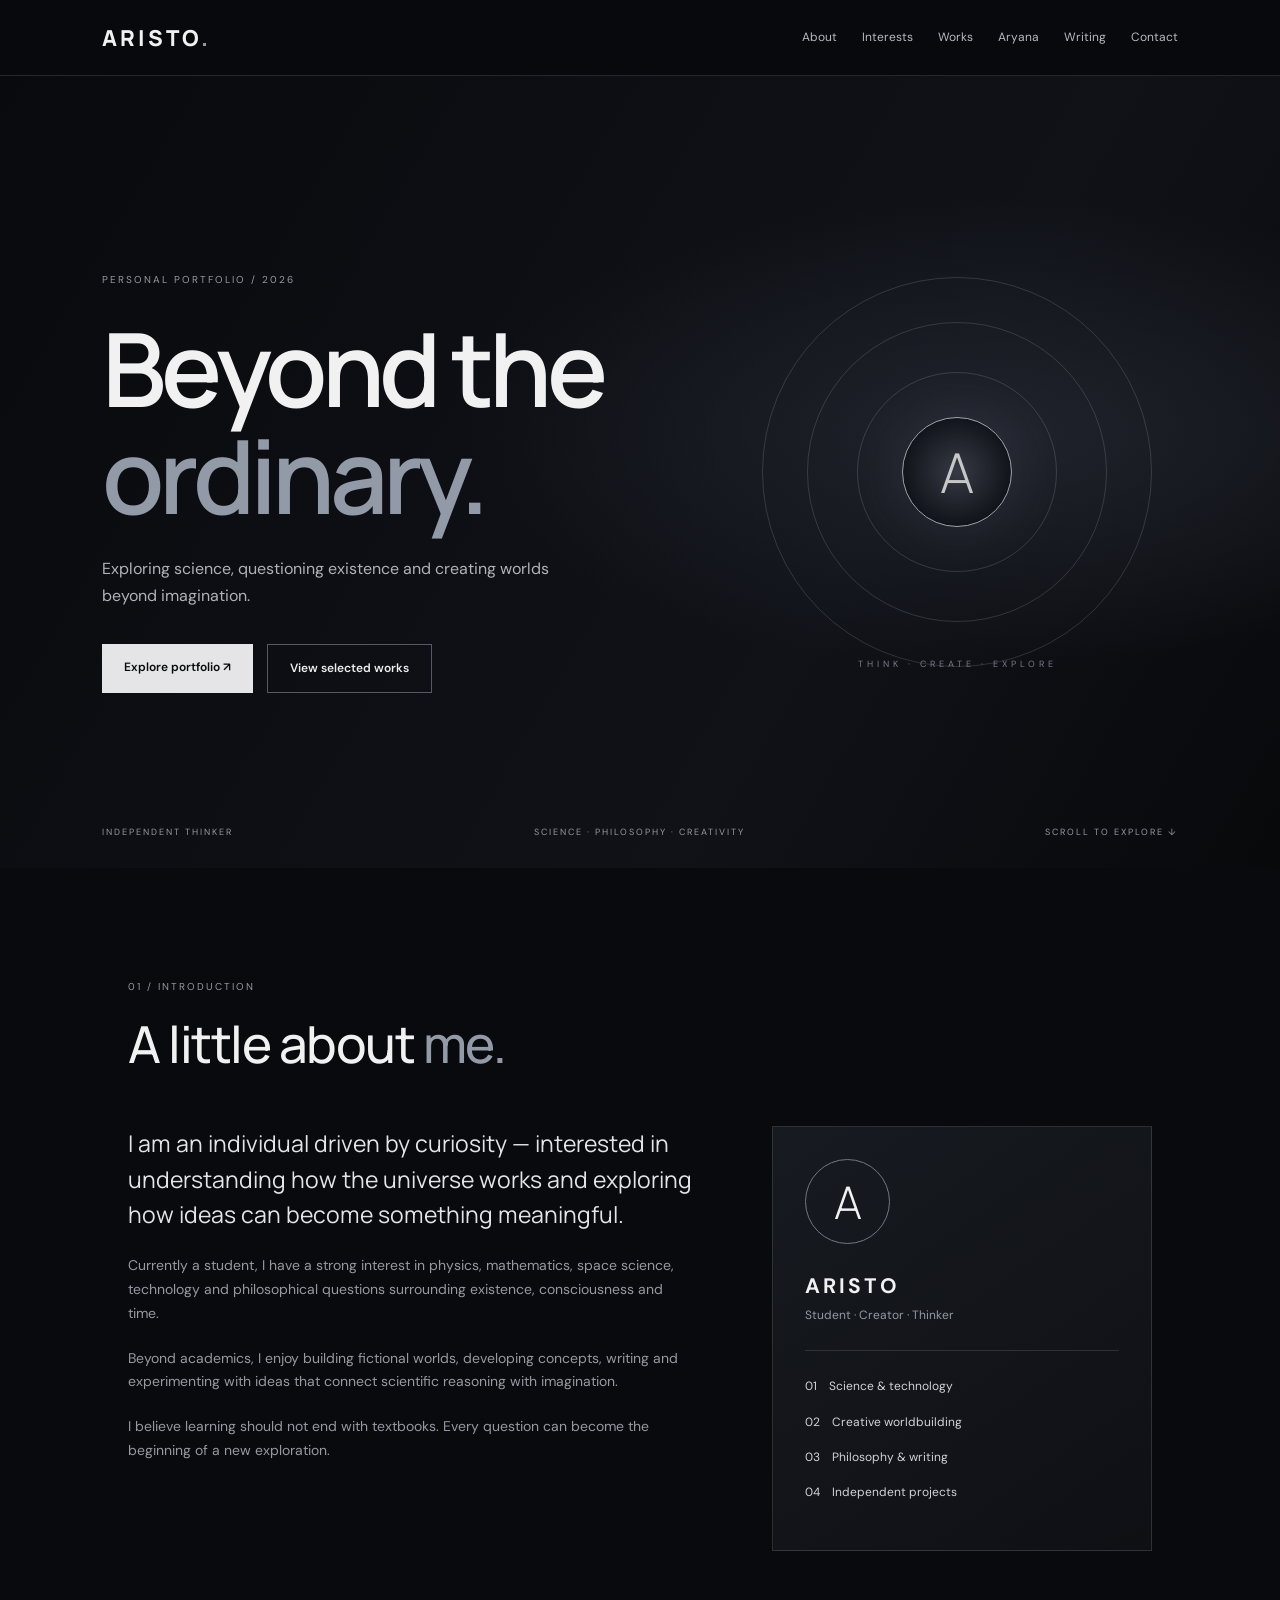
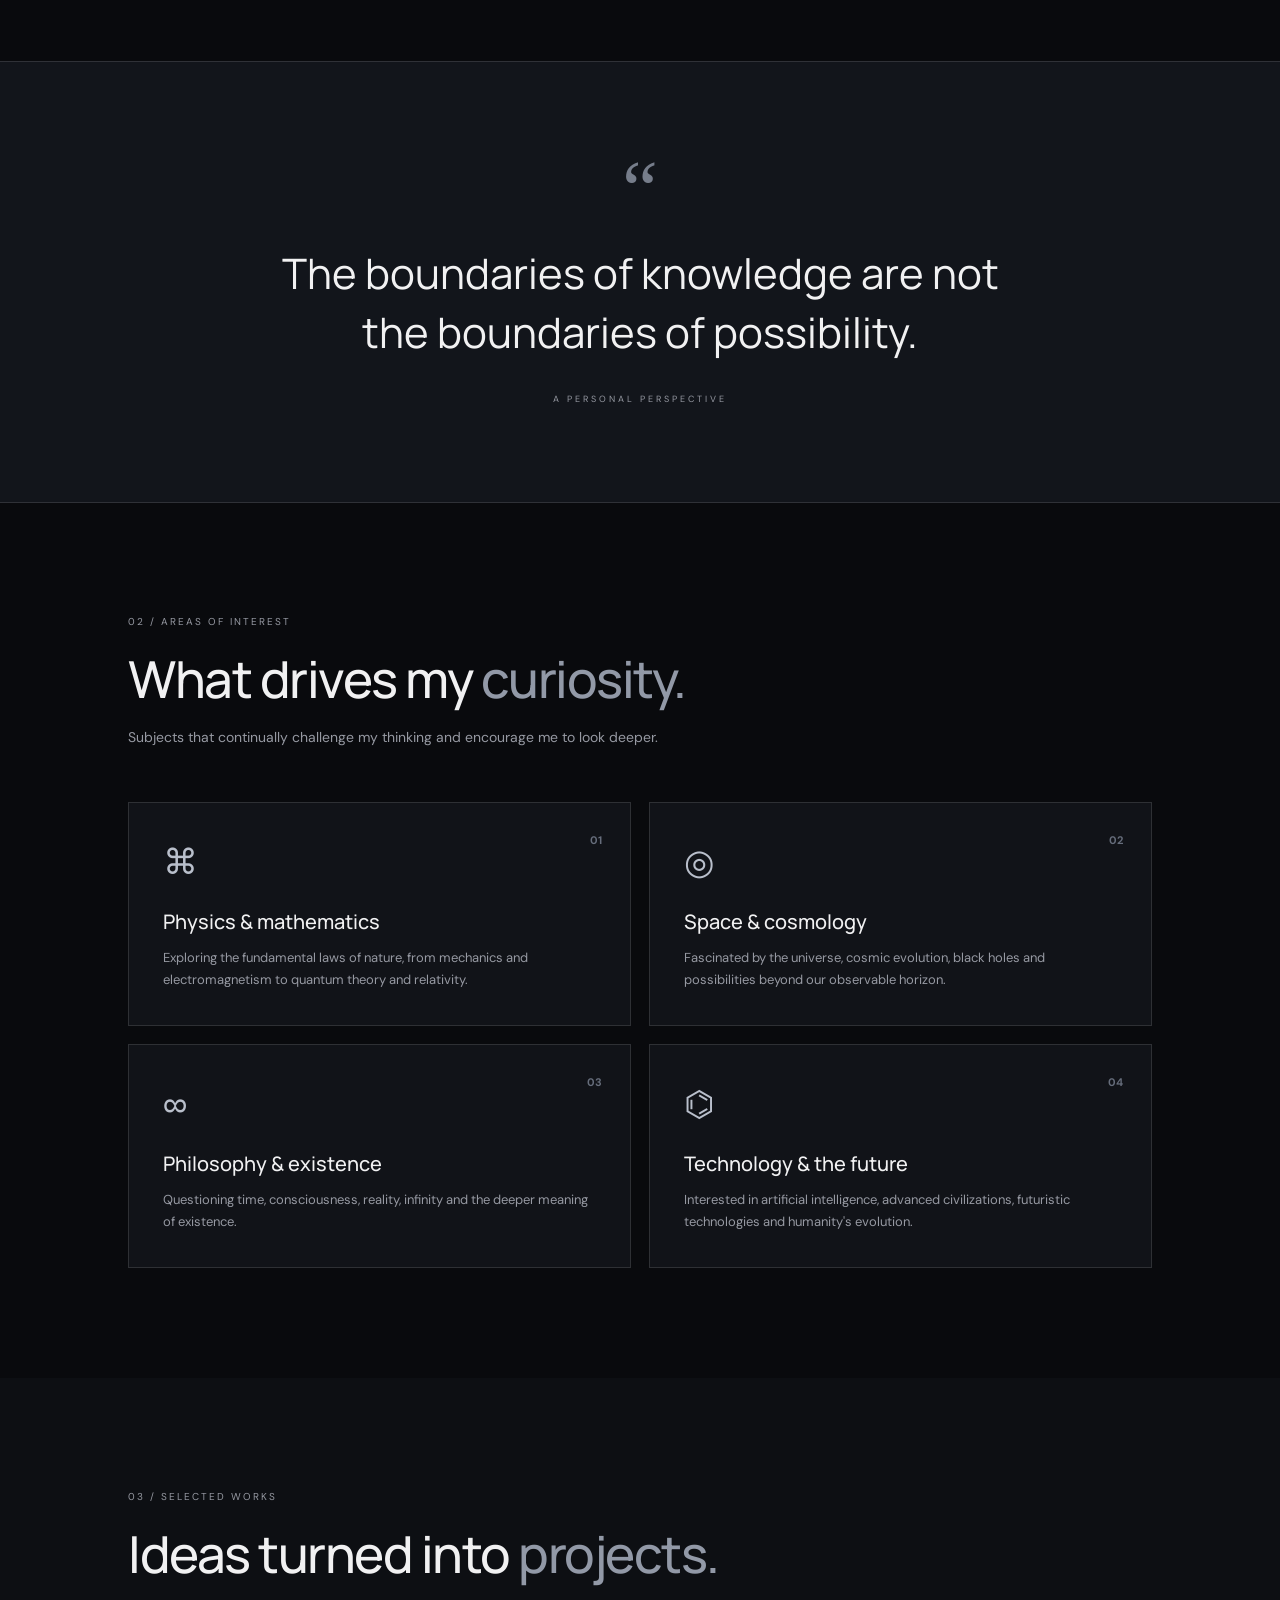
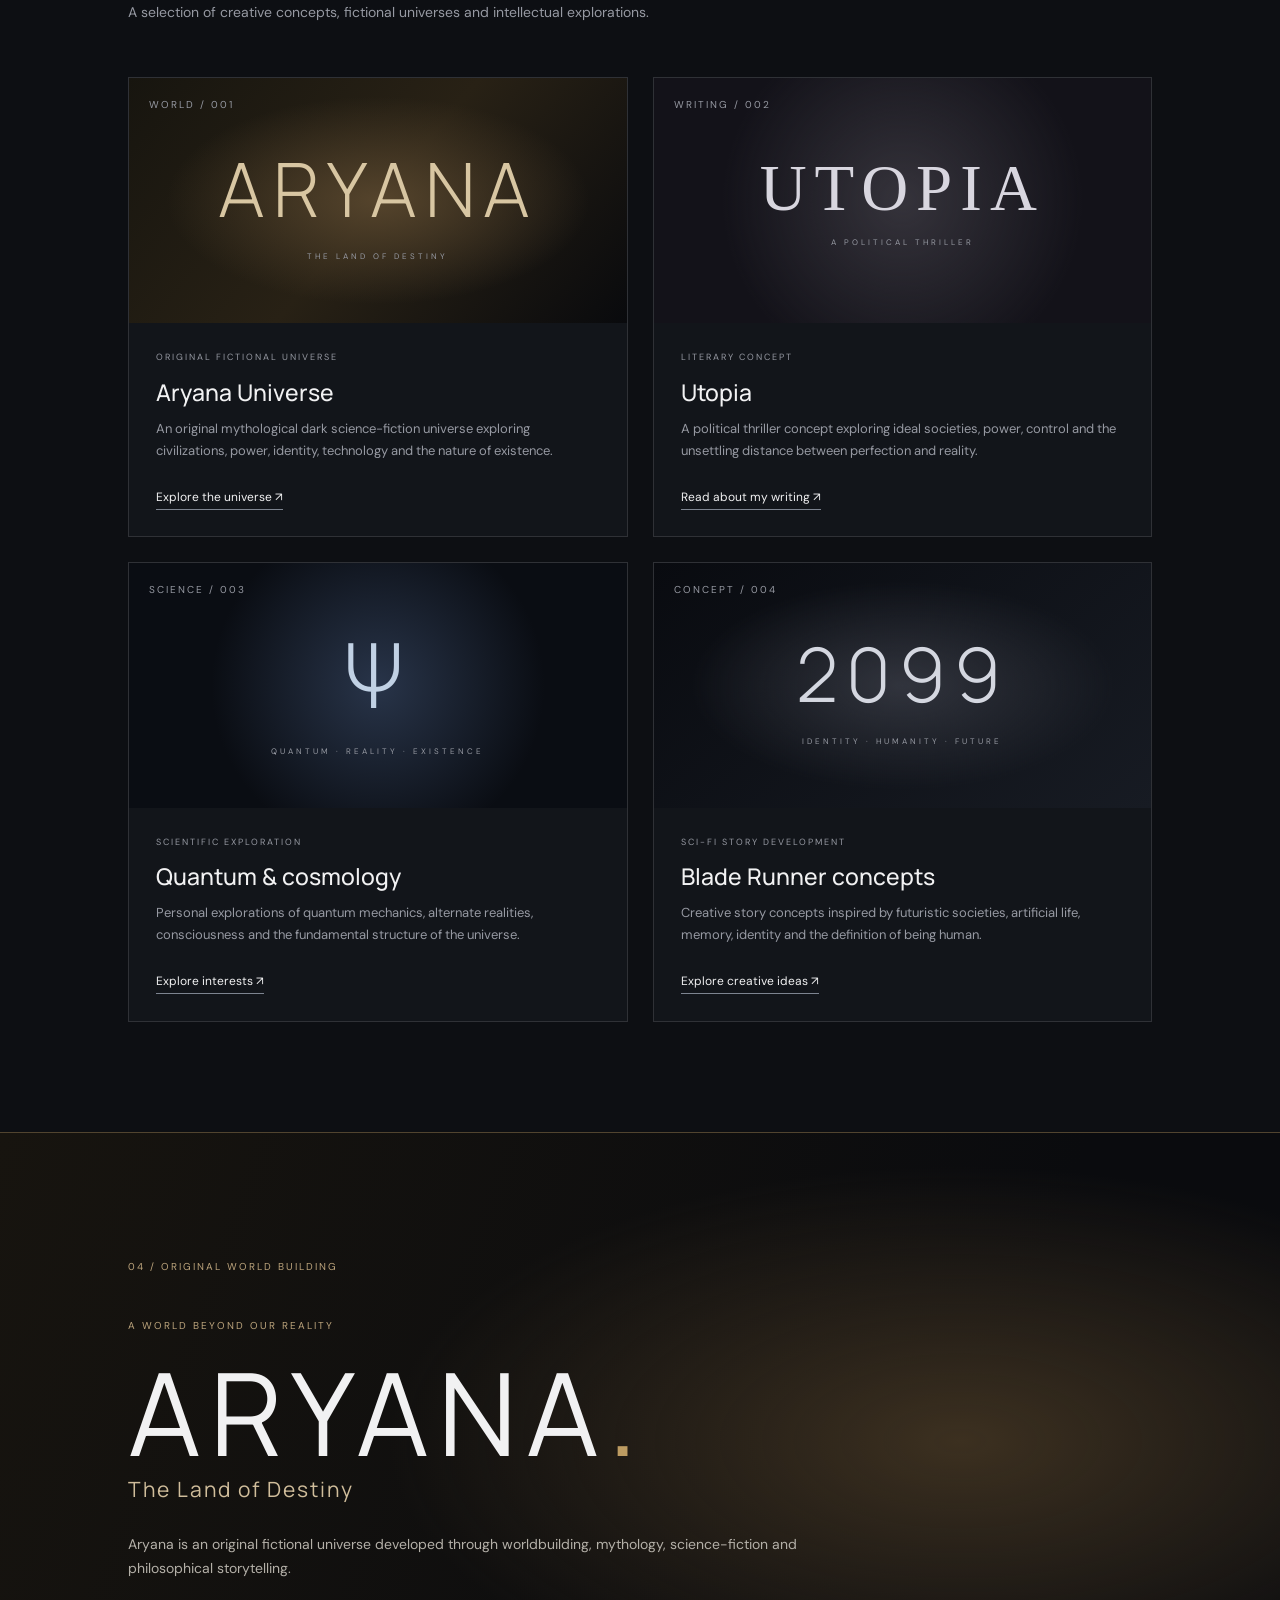
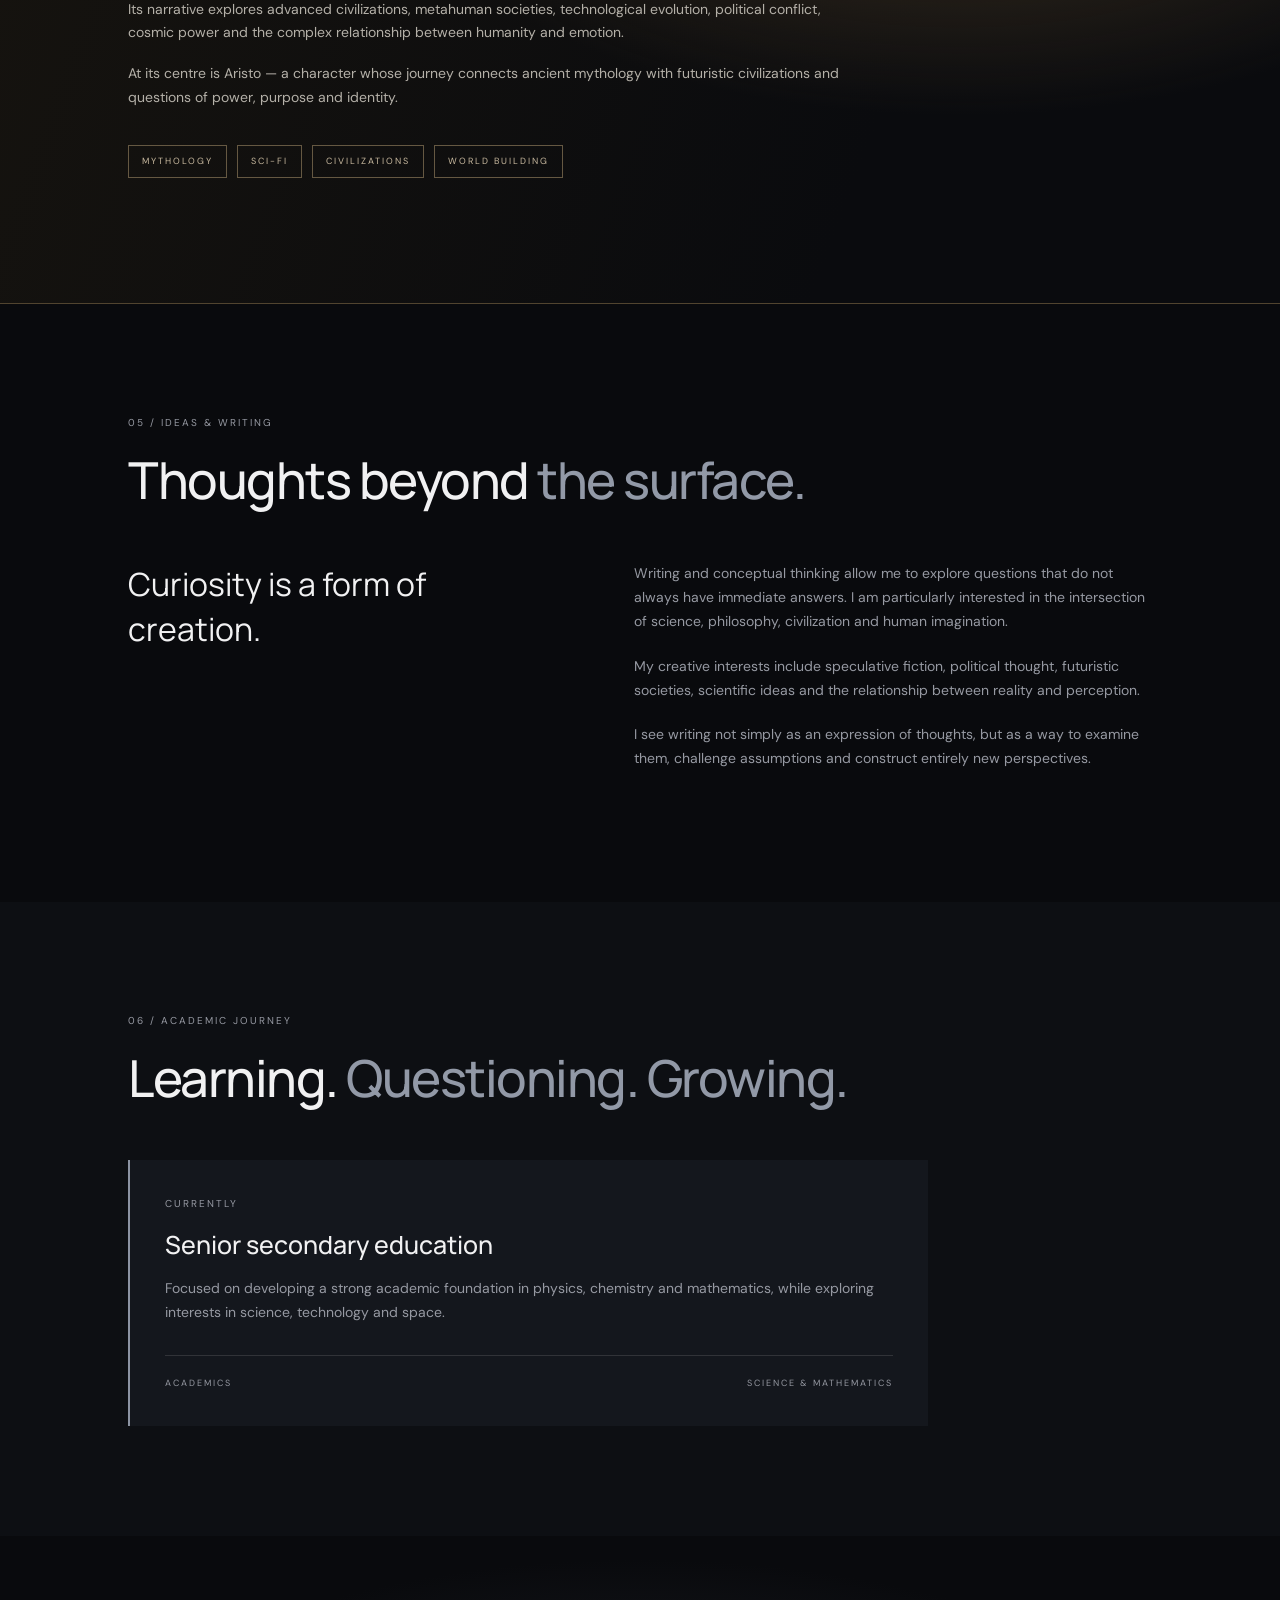
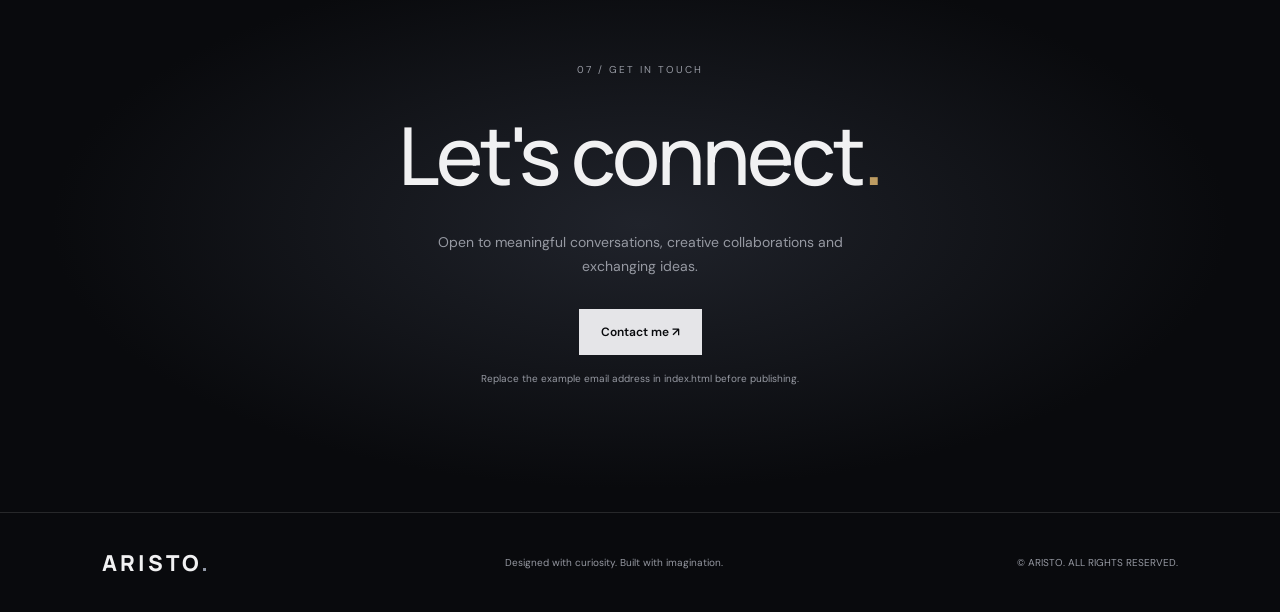
==== index.html @ 46b9cdbc "Add files via upload" ====
<!doctype html>
<html lang="en">
<head>
<meta charset="utf-8"><meta name="viewport" content="width=device-width,initial-scale=1">
<meta name="description" content="Aristo — student, creator and independent thinker exploring science, philosophy and imaginative worlds.">
<meta name="theme-color" content="#090a0d">
<title>ARISTO — Personal Portfolio</title>
<link rel="preconnect" href="https://fonts.googleapis.com">
<link href="https://fonts.googleapis.com/css2?family=DM+Sans:wght@400;500;600;700&family=Manrope:wght@300;400;500;600;700;800&display=swap" rel="stylesheet">
<link rel="stylesheet" href="style.css">
</head>
<body>
<div class="shell" id="top">
<nav class="navbar"><a class="logo" href="#top">ARISTO<span>.</span></a>
<button class="menu-toggle" id="menuToggle" aria-label="Open navigation" aria-expanded="false"><span></span><span></span><span></span></button>
<div class="nav-links" id="navLinks"><a href="#about">About</a><a href="#interests">Interests</a><a href="#works">Works</a><a href="#aryana">Aryana</a><a href="#writing">Writing</a><a href="#contact">Contact</a></div></nav>
<header class="hero"><div class="hero-content"><p class="eyebrow">PERSONAL PORTFOLIO / 2026</p><h1>Beyond the<br><em>ordinary.</em></h1><p class="hero-description">Exploring science, questioning existence and creating worlds beyond imagination.</p><div class="actions"><a class="btn light" href="#about">Explore portfolio ↗</a><a class="btn outline" href="#works">View selected works</a></div></div>
<div class="orbit-art" aria-hidden="true"><div class="orbit o1"></div><div class="orbit o2"></div><div class="orbit o3"></div><div class="core">A</div><p>THINK · CREATE · EXPLORE</p></div>
<div class="hero-meta"><span>INDEPENDENT THINKER</span><span>SCIENCE · PHILOSOPHY · CREATIVITY</span><a href="#about">SCROLL TO EXPLORE ↓</a></div></header>
<main>
<section class="section" id="about"><div class="heading"><p class="eyebrow">01 / INTRODUCTION</p><h2>A little about <em>me.</em></h2></div><div class="about-grid"><div class="prose"><p class="lead">I am an individual driven by curiosity — interested in understanding how the universe works and exploring how ideas can become something meaningful.</p><p>Currently a student, I have a strong interest in physics, mathematics, space science, technology and philosophical questions surrounding existence, consciousness and time.</p><p>Beyond academics, I enjoy building fictional worlds, developing concepts, writing and experimenting with ideas that connect scientific reasoning with imagination.</p><p>I believe learning should not end with textbooks. Every question can become the beginning of a new exploration.</p></div><aside class="identity"><div class="monogram">A</div><h3>ARISTO</h3><p class="muted">Student · Creator · Thinker</p><hr><ul><li>01　Science & technology</li><li>02　Creative worldbuilding</li><li>03　Philosophy & writing</li><li>04　Independent projects</li></ul></aside></div></section>
<section class="statement"><span>“</span><blockquote>The boundaries of knowledge are not the boundaries of possibility.</blockquote><p>A PERSONAL PERSPECTIVE</p></section>
<section class="section" id="interests"><div class="heading"><p class="eyebrow">02 / AREAS OF INTEREST</p><h2>What drives my <em>curiosity.</em></h2><p class="intro">Subjects that continually challenge my thinking and encourage me to look deeper.</p></div><div class="interest-grid">
<article class="interest"><b>01</b><i>⌘</i><h3>Physics & mathematics</h3><p>Exploring the fundamental laws of nature, from mechanics and electromagnetism to quantum theory and relativity.</p></article>
<article class="interest"><b>02</b><i>◎</i><h3>Space & cosmology</h3><p>Fascinated by the universe, cosmic evolution, black holes and possibilities beyond our observable horizon.</p></article>
<article class="interest"><b>03</b><i>∞</i><h3>Philosophy & existence</h3><p>Questioning time, consciousness, reality, infinity and the deeper meaning of existence.</p></article>
<article class="interest"><b>04</b><i>⌬</i><h3>Technology & the future</h3><p>Interested in artificial intelligence, advanced civilizations, futuristic technologies and humanity's evolution.</p></article>
</div></section>
<section class="section works" id="works"><div class="heading"><p class="eyebrow">03 / SELECTED WORKS</p><h2>Ideas turned into <em>projects.</em></h2><p class="intro">A selection of creative concepts, fictional universes and intellectual explorations.</p></div><div class="project-grid">
<article class="project"><div class="art art-aryana"><small>WORLD / 001</small><strong>ARYANA</strong><label>THE LAND OF DESTINY</label></div><div class="project-copy"><p class="eyebrow">ORIGINAL FICTIONAL UNIVERSE</p><h3>Aryana Universe</h3><p>An original mythological dark science-fiction universe exploring civilizations, power, identity, technology and the nature of existence.</p><a href="#aryana">Explore the universe ↗</a></div></article>
<article class="project"><div class="art art-utopia"><small>WRITING / 002</small><strong>UTOPIA</strong><label>A POLITICAL THRILLER</label></div><div class="project-copy"><p class="eyebrow">LITERARY CONCEPT</p><h3>Utopia</h3><p>A political thriller concept exploring ideal societies, power, control and the unsettling distance between perfection and reality.</p><a href="#writing">Read about my writing ↗</a></div></article>
<article class="project"><div class="art art-quantum"><small>SCIENCE / 003</small><strong>Ψ</strong><label>QUANTUM · REALITY · EXISTENCE</label></div><div class="project-copy"><p class="eyebrow">SCIENTIFIC EXPLORATION</p><h3>Quantum & cosmology</h3><p>Personal explorations of quantum mechanics, alternate realities, consciousness and the fundamental structure of the universe.</p><a href="#interests">Explore interests ↗</a></div></article>
<article class="project"><div class="art art-future"><small>CONCEPT / 004</small><strong>2099</strong><label>IDENTITY · HUMANITY · FUTURE</label></div><div class="project-copy"><p class="eyebrow">SCI-FI STORY DEVELOPMENT</p><h3>Blade Runner concepts</h3><p>Creative story concepts inspired by futuristic societies, artificial life, memory, identity and the definition of being human.</p><a href="#writing">Explore creative ideas ↗</a></div></article>
</div></section>
<section class="aryana" id="aryana"><div class="aryana-inner"><p class="eyebrow gold">04 / ORIGINAL WORLD BUILDING</p><p class="overline">A WORLD BEYOND OUR REALITY</p><h2>ARYANA<span>.</span></h2><h3>The Land of Destiny</h3><p>Aryana is an original fictional universe developed through worldbuilding, mythology, science-fiction and philosophical storytelling.</p><p>Its narrative explores advanced civilizations, metahuman societies, technological evolution, political conflict, cosmic power and the complex relationship between humanity and emotion.</p><p>At its centre is Aristo — a character whose journey connects ancient mythology with futuristic civilizations and questions of power, purpose and identity.</p><div class="tags"><span>MYTHOLOGY</span><span>SCI-FI</span><span>CIVILIZATIONS</span><span>WORLD BUILDING</span></div></div></section>
<section class="section" id="writing"><div class="heading"><p class="eyebrow">05 / IDEAS & WRITING</p><h2>Thoughts beyond <em>the surface.</em></h2></div><div class="writing-grid"><h3>Curiosity is a form of creation.</h3><div class="prose"><p>Writing and conceptual thinking allow me to explore questions that do not always have immediate answers. I am particularly interested in the intersection of science, philosophy, civilization and human imagination.</p><p>My creative interests include speculative fiction, political thought, futuristic societies, scientific ideas and the relationship between reality and perception.</p><p>I see writing not simply as an expression of thoughts, but as a way to examine them, challenge assumptions and construct entirely new perspectives.</p></div></div></section>
<section class="section education" id="education"><div class="heading"><p class="eyebrow">06 / ACADEMIC JOURNEY</p><h2>Learning. <em>Questioning. Growing.</em></h2></div><div class="education-card"><p class="eyebrow">CURRENTLY</p><h3>Senior secondary education</h3><p>Focused on developing a strong academic foundation in physics, chemistry and mathematics, while exploring interests in science, technology and space.</p><div class="education-meta"><span>ACADEMICS</span><span>SCIENCE & MATHEMATICS</span></div></div></section>
<section class="contact" id="contact"><p class="eyebrow">07 / GET IN TOUCH</p><h2>Let's connect<span>.</span></h2><p>Open to meaningful conversations, creative collaborations and exchanging ideas.</p><a class="btn light" href="mailto:your-email@example.com">Contact me ↗</a><small>Replace the example email address in index.html before publishing.</small></section>
</main><footer class="footer"><a class="logo" href="#top">ARISTO<span>.</span></a><p>Designed with curiosity. Built with imagination.</p><p>© <span id="year"></span> ARISTO. ALL RIGHTS RESERVED.</p></footer>
</div><script src="script.js"></script></body></html>
---- style.css ----
*{box-sizing:border-box;margin:0;padding:0}html{scroll-behavior:smooth;scroll-padding-top:80px}body{background:#090a0d;color:#f1f1f2;font-family:'DM Sans',sans-serif;line-height:1.7}a{color:inherit;text-decoration:none}::selection{background:#d4d5d8;color:#08090b}.shell{overflow:hidden}.navbar{height:76px;padding:0 8%;display:flex;align-items:center;justify-content:space-between;background:rgba(9,10,13,.95);border-bottom:1px solid #ffffff1f;position:sticky;top:0;z-index:20;backdrop-filter:blur(16px)}.logo{font:800 22px Manrope,sans-serif;letter-spacing:3px}.logo span{color:#9299a7}.nav-links{display:flex;gap:25px}.nav-links a{font-size:12px;color:#b7b9c0}.nav-links a:hover,.nav-links a.active{color:white}.menu-toggle{display:none;background:none;border:0;padding:8px}.menu-toggle span{display:block;width:24px;height:2px;background:white;margin:5px}.hero{min-height:680px;height:88vh;max-height:850px;padding:90px 8% 70px;position:relative;display:flex;align-items:center;background:radial-gradient(ellipse at 78% 45%,#20232c 0%,transparent 38%),linear-gradient(120deg,#090a0d,#101218 65%,#08090b)}.hero-content{position:relative;z-index:2;max-width:650px}.eyebrow,.hero-meta,.art small,.art label,.overline,.education-meta,.tags span{font-size:10px;letter-spacing:2px;color:#9699a2}.hero h1{font:600 clamp(60px,8vw,105px)/1.04 Manrope,sans-serif;letter-spacing:-5px;margin:27px 0}.hero h1 em,.heading h2 em{font-style:normal;color:#9299a7}.hero-description{max-width:450px;color:#b0b2ba;font-size:16px;margin-bottom:35px}.actions{display:flex;gap:14px;flex-wrap:wrap}.btn{display:inline-flex;padding:13px 22px;font-size:12px;font-weight:600;transition:.25s}.light{background:#e5e5e8;color:#090a0d}.light:hover{background:white;transform:translateY(-3px)}.outline{border:1px solid #555963;color:#eee}.outline:hover{background:white;color:#090a0d}.orbit-art{position:absolute;width:390px;height:390px;right:10%;top:50%;transform:translateY(-50%);display:grid;place-items:center;opacity:.8}.orbit{position:absolute;border:1px solid #cdd2df38;border-radius:50%}.o1{width:200px;height:200px}.o2{width:300px;height:300px}.o3{width:390px;height:390px}.core{width:110px;height:110px;border:1px solid #c2c5ce;border-radius:50%;display:grid;place-items:center;font:300 55px Manrope;background:radial-gradient(circle,#3d414c,#101218 70%);box-shadow:0 0 65px #b1bbd229}.orbit-art p{position:absolute;bottom:-5px;font-size:9px;letter-spacing:4px;color:#9297a4}.hero-meta{position:absolute;bottom:28px;left:8%;right:8%;display:flex;justify-content:space-between;gap:15px;font-size:9px}.section{padding:110px 10%}.heading{margin-bottom:52px}.heading h2{font:500 clamp(32px,5vw,51px)/1.2 Manrope;margin-top:18px;letter-spacing:-1.5px}.intro{color:#9699a2;max-width:530px;margin-top:17px;font-size:14px}.about-grid{display:grid;grid-template-columns:1.5fr 1fr;gap:75px;align-items:start}.prose p{font-size:14px;color:#9699a2;margin-bottom:21px}.prose .lead{font:400 23px/1.55 Manrope;color:#e4e4e8}.identity{padding:32px;background:linear-gradient(145deg,#171a20,#0e1014);border:1px solid #ffffff1f}.monogram{width:85px;height:85px;border:1px solid #727784;border-radius:50%;display:grid;place-items:center;font:300 45px Manrope;margin-bottom:25px}.identity h3{font-size:21px;letter-spacing:3px}.muted{font-size:12px;color:#9699a2}.identity hr{border:0;height:1px;background:#ffffff1f;margin:25px 0}.identity ul{list-style:none}.identity li{font-size:12px;color:#d2d3d8;margin:15px 0}.statement{padding:95px 15%;text-align:center;background:#12151b;border-block:1px solid #ffffff1f}.statement>span{font:80px/.8 Georgia;color:#767d8b}.statement blockquote{max-width:750px;margin:20px auto;font:400 clamp(25px,4vw,42px)/1.4 Manrope}.statement p{font-size:9px;letter-spacing:3px;color:#9699a2;margin-top:30px}.interest-grid{display:grid;grid-template-columns:repeat(2,1fr);gap:18px}.interest{padding:34px;background:#111318;border:1px solid #ffffff1f;transition:.3s;position:relative}.interest:hover,.project:hover{transform:translateY(-5px);border-color:#656b78}.interest b{position:absolute;right:28px;top:28px;font-size:11px;color:#666d7b}.interest i{display:block;font:normal 35px Manrope;color:#b9bfcb;margin-bottom:23px}.interest h3{font:500 20px Manrope;margin-bottom:12px}.interest p{font-size:13px;color:#9699a2}.works,.education{background:#0d0f13}.project-grid{display:grid;grid-template-columns:repeat(2,1fr);gap:25px}.project{background:#12151a;border:1px solid #ffffff1f;transition:.3s}.art{height:245px;display:flex;flex-direction:column;justify-content:center;align-items:center;position:relative}.art small{position:absolute;top:18px;left:20px}.art strong{font:300 clamp(48px,7vw,75px) Manrope;letter-spacing:8px}.art label{font-size:8px;letter-spacing:3px;margin-top:10px}.art-aryana{background:radial-gradient(ellipse,#55442c,transparent 60%),linear-gradient(130deg,#17150f,#282115,#090a0d)}.art-aryana strong{color:#d8c6a2}.art-utopia{background:radial-gradient(circle,#35333b,transparent 65%),#131219}.art-utopia strong{font:300 65px Georgia;color:#d8d6df}.art-quantum{background:radial-gradient(circle,#283449,transparent 60%),#0a0d13}.art-quantum strong{font:300 90px Manrope;color:#c1d1e4}.art-future{background:radial-gradient(ellipse,#31343d,transparent 60%),linear-gradient(140deg,#090b10,#171b23)}.art-future strong{color:#d4d7e0}.project-copy{padding:27px}.project-copy h3{font:500 23px Manrope;margin:10px 0}.project-copy>p:not(.eyebrow){font-size:13px;color:#9699a2;margin-bottom:20px}.project-copy .eyebrow{font-size:9px}.project-copy a{font-size:12px;border-bottom:1px solid #7d8490;padding-bottom:4px}.aryana{padding:125px 10%;background:radial-gradient(ellipse at 75% 40%,#3c3020,transparent 42%),linear-gradient(110deg,#17140f,#0a0b0e 70%);border-block:1px solid #51442f}.aryana-inner{max-width:720px}.gold,.overline{color:#bca47c}.overline{margin-top:42px}.aryana h2{font:400 clamp(65px,11vw,115px)/1.1 Manrope;letter-spacing:9px;margin-top:15px}.aryana h2 span,.contact h2 span{color:#bd9c62}.aryana h3{font:400 21px Manrope;letter-spacing:2px;color:#d0bd9b;margin-bottom:30px}.aryana-inner>p:not(.eyebrow):not(.overline){color:#b4b0a8;font-size:14px;margin-bottom:17px}.tags{display:flex;flex-wrap:wrap;gap:10px;margin-top:35px}.tags span{border:1px solid #655842;color:#c8b99f;padding:8px 13px;font-size:9px}.writing-grid{display:grid;grid-template-columns:1fr 1.2fr;gap:75px}.writing-grid h3{font:400 32px/1.4 Manrope}.education-card{max-width:800px;padding:35px;border-left:2px solid #8c94a3;background:#14171d}.education-card h3{font:500 25px Manrope;margin:15px 0}.education-card>p:not(.eyebrow){font-size:14px;color:#9699a2}.education-meta{display:flex;justify-content:space-between;flex-wrap:wrap;gap:12px;border-top:1px solid #ffffff1f;padding-top:20px;margin-top:30px;font-size:9px}.contact{padding:125px 10%;text-align:center;background:radial-gradient(ellipse at center,#20232b,transparent 65%),#090a0d}.contact h2{font:500 clamp(50px,8vw,80px) Manrope;letter-spacing:-3px;margin:22px 0}.contact>p:not(.eyebrow){max-width:480px;margin:0 auto 30px;font-size:14px;color:#9699a2}.contact small{display:block;color:#9699a2;font-size:10px;margin-top:15px}.footer{min-height:100px;padding:28px 8%;border-top:1px solid #ffffff1f;display:flex;align-items:center;justify-content:space-between;flex-wrap:wrap;gap:18px}.footer p{font-size:10px;color:#9699a2}.reveal{opacity:0;transform:translateY(22px);transition:opacity .7s,transform .7s}.reveal.visible{opacity:1;transform:translateY(0)}@media(max-width:900px){.navbar{padding:0 5%}.nav-links{gap:13px}.nav-links a{font-size:11px}.hero{padding-inline:6%}.orbit-art{right:2%;opacity:.35}.section{padding:90px 7%}.about-grid,.writing-grid{gap:35px}}@media(max-width:650px){.navbar{height:68px;padding:0 6%}.menu-toggle{display:block}.nav-links{position:absolute;top:68px;left:0;right:0;display:none;flex-direction:column;gap:0;background:#101217;padding:14px 6% 22px;border-bottom:1px solid #ffffff1f}.nav-links.open{display:flex}.nav-links a{padding:12px 0;font-size:13px;border-bottom:1px solid #ffffff1f}.hero{height:auto;min-height:700px;padding:100px 7% 95px;align-items:flex-start}.hero h1{font-size:clamp(55px,15vw,75px);letter-spacing:-3px}.hero-description{font-size:14px}.orbit-art{width:280px;height:280px;top:65%;right:-45px;opacity:.23}.o1{width:145px;height:145px}.o2{width:220px;height:220px}.o3{width:280px;height:280px}.hero-meta{left:7%;right:7%;bottom:22px}.hero-meta span:nth-child(2){display:none}.section{padding:78px 7%}.heading{margin-bottom:35px}.about-grid,.writing-grid{grid-template-columns:1fr;gap:32px}.prose .lead{font-size:20px}.interest-grid,.project-grid{grid-template-columns:1fr}.interest{padding:27px}.art{height:220px}.statement{padding:75px 8%}.aryana{padding:85px 7%}.aryana h2{font-size:62px;letter-spacing:5px}.contact{padding:85px 7%}.footer{flex-direction:column;text-align:center}}@media(prefers-reduced-motion:reduce){*,*::before,*::after{scroll-behavior:auto!important;transition-duration:.01ms!important}}
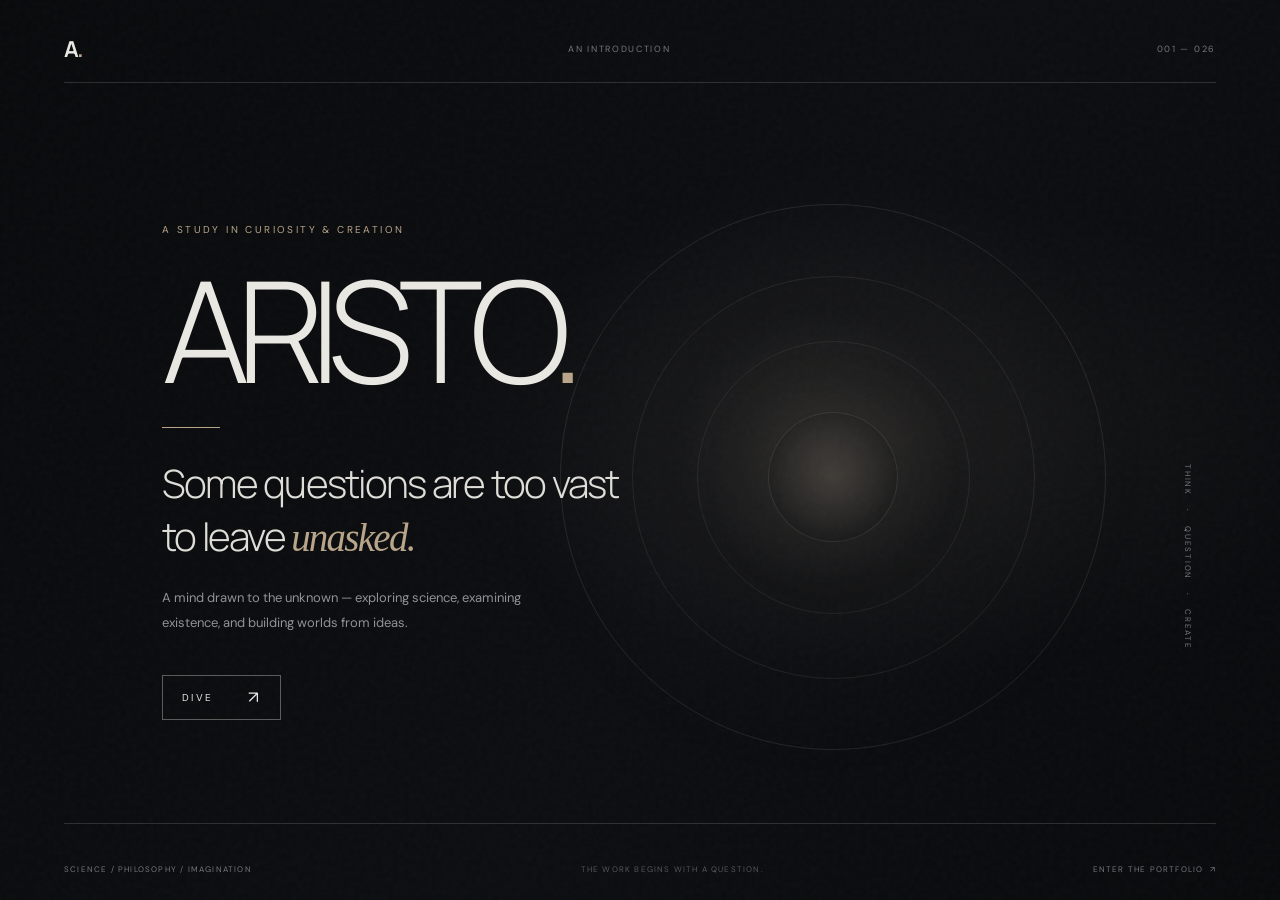
==== commit bf3a89e8: "Add files via upload" ====
--- a/index.html
+++ b/index.html
@@ -1,40 +1,36 @@
 <!doctype html>
 <html lang="en">
 <head>
-<meta charset="utf-8"><meta name="viewport" content="width=device-width,initial-scale=1">
-<meta name="description" content="Aristo — student, creator and independent thinker exploring science, philosophy and imaginative worlds.">
-<meta name="theme-color" content="#090a0d">
-<title>ARISTO — Personal Portfolio</title>
+<meta charset="utf-8">
+<meta name="viewport" content="width=device-width,initial-scale=1">
+<meta name="theme-color" content="#08090b">
+<meta name="description" content="Aristo — an introduction to the mind behind the work.">
+<title>ARISTO — Introduction</title>
 <link rel="preconnect" href="https://fonts.googleapis.com">
-<link href="https://fonts.googleapis.com/css2?family=DM+Sans:wght@400;500;600;700&family=Manrope:wght@300;400;500;600;700;800&display=swap" rel="stylesheet">
-<link rel="stylesheet" href="style.css">
+<link rel="preconnect" href="https://fonts.gstatic.com" crossorigin>
+<link href="https://fonts.googleapis.com/css2?family=DM+Sans:wght@400;500;600&family=Manrope:wght@300;400;500;600;700;800&display=swap" rel="stylesheet">
+<link rel="stylesheet" href="intro.css">
 </head>
 <body>
-<div class="shell" id="top">
-<nav class="navbar"><a class="logo" href="#top">ARISTO<span>.</span></a>
-<button class="menu-toggle" id="menuToggle" aria-label="Open navigation" aria-expanded="false"><span></span><span></span><span></span></button>
-<div class="nav-links" id="navLinks"><a href="#about">About</a><a href="#interests">Interests</a><a href="#works">Works</a><a href="#aryana">Aryana</a><a href="#writing">Writing</a><a href="#contact">Contact</a></div></nav>
-<header class="hero"><div class="hero-content"><p class="eyebrow">PERSONAL PORTFOLIO / 2026</p><h1>Beyond the<br><em>ordinary.</em></h1><p class="hero-description">Exploring science, questioning existence and creating worlds beyond imagination.</p><div class="actions"><a class="btn light" href="#about">Explore portfolio ↗</a><a class="btn outline" href="#works">View selected works</a></div></div>
-<div class="orbit-art" aria-hidden="true"><div class="orbit o1"></div><div class="orbit o2"></div><div class="orbit o3"></div><div class="core">A</div><p>THINK · CREATE · EXPLORE</p></div>
-<div class="hero-meta"><span>INDEPENDENT THINKER</span><span>SCIENCE · PHILOSOPHY · CREATIVITY</span><a href="#about">SCROLL TO EXPLORE ↓</a></div></header>
-<main>
-<section class="section" id="about"><div class="heading"><p class="eyebrow">01 / INTRODUCTION</p><h2>A little about <em>me.</em></h2></div><div class="about-grid"><div class="prose"><p class="lead">I am an individual driven by curiosity — interested in understanding how the universe works and exploring how ideas can become something meaningful.</p><p>Currently a student, I have a strong interest in physics, mathematics, space science, technology and philosophical questions surrounding existence, consciousness and time.</p><p>Beyond academics, I enjoy building fictional worlds, developing concepts, writing and experimenting with ideas that connect scientific reasoning with imagination.</p><p>I believe learning should not end with textbooks. Every question can become the beginning of a new exploration.</p></div><aside class="identity"><div class="monogram">A</div><h3>ARISTO</h3><p class="muted">Student · Creator · Thinker</p><hr><ul><li>01　Science & technology</li><li>02　Creative worldbuilding</li><li>03　Philosophy & writing</li><li>04　Independent projects</li></ul></aside></div></section>
-<section class="statement"><span>“</span><blockquote>The boundaries of knowledge are not the boundaries of possibility.</blockquote><p>A PERSONAL PERSPECTIVE</p></section>
-<section class="section" id="interests"><div class="heading"><p class="eyebrow">02 / AREAS OF INTEREST</p><h2>What drives my <em>curiosity.</em></h2><p class="intro">Subjects that continually challenge my thinking and encourage me to look deeper.</p></div><div class="interest-grid">
-<article class="interest"><b>01</b><i>⌘</i><h3>Physics & mathematics</h3><p>Exploring the fundamental laws of nature, from mechanics and electromagnetism to quantum theory and relativity.</p></article>
-<article class="interest"><b>02</b><i>◎</i><h3>Space & cosmology</h3><p>Fascinated by the universe, cosmic evolution, black holes and possibilities beyond our observable horizon.</p></article>
-<article class="interest"><b>03</b><i>∞</i><h3>Philosophy & existence</h3><p>Questioning time, consciousness, reality, infinity and the deeper meaning of existence.</p></article>
-<article class="interest"><b>04</b><i>⌬</i><h3>Technology & the future</h3><p>Interested in artificial intelligence, advanced civilizations, futuristic technologies and humanity's evolution.</p></article>
-</div></section>
-<section class="section works" id="works"><div class="heading"><p class="eyebrow">03 / SELECTED WORKS</p><h2>Ideas turned into <em>projects.</em></h2><p class="intro">A selection of creative concepts, fictional universes and intellectual explorations.</p></div><div class="project-grid">
-<article class="project"><div class="art art-aryana"><small>WORLD / 001</small><strong>ARYANA</strong><label>THE LAND OF DESTINY</label></div><div class="project-copy"><p class="eyebrow">ORIGINAL FICTIONAL UNIVERSE</p><h3>Aryana Universe</h3><p>An original mythological dark science-fiction universe exploring civilizations, power, identity, technology and the nature of existence.</p><a href="#aryana">Explore the universe ↗</a></div></article>
-<article class="project"><div class="art art-utopia"><small>WRITING / 002</small><strong>UTOPIA</strong><label>A POLITICAL THRILLER</label></div><div class="project-copy"><p class="eyebrow">LITERARY CONCEPT</p><h3>Utopia</h3><p>A political thriller concept exploring ideal societies, power, control and the unsettling distance between perfection and reality.</p><a href="#writing">Read about my writing ↗</a></div></article>
-<article class="project"><div class="art art-quantum"><small>SCIENCE / 003</small><strong>Ψ</strong><label>QUANTUM · REALITY · EXISTENCE</label></div><div class="project-copy"><p class="eyebrow">SCIENTIFIC EXPLORATION</p><h3>Quantum & cosmology</h3><p>Personal explorations of quantum mechanics, alternate realities, consciousness and the fundamental structure of the universe.</p><a href="#interests">Explore interests ↗</a></div></article>
-<article class="project"><div class="art art-future"><small>CONCEPT / 004</small><strong>2099</strong><label>IDENTITY · HUMANITY · FUTURE</label></div><div class="project-copy"><p class="eyebrow">SCI-FI STORY DEVELOPMENT</p><h3>Blade Runner concepts</h3><p>Creative story concepts inspired by futuristic societies, artificial life, memory, identity and the definition of being human.</p><a href="#writing">Explore creative ideas ↗</a></div></article>
-</div></section>
-<section class="aryana" id="aryana"><div class="aryana-inner"><p class="eyebrow gold">04 / ORIGINAL WORLD BUILDING</p><p class="overline">A WORLD BEYOND OUR REALITY</p><h2>ARYANA<span>.</span></h2><h3>The Land of Destiny</h3><p>Aryana is an original fictional universe developed through worldbuilding, mythology, science-fiction and philosophical storytelling.</p><p>Its narrative explores advanced civilizations, metahuman societies, technological evolution, political conflict, cosmic power and the complex relationship between humanity and emotion.</p><p>At its centre is Aristo — a character whose journey connects ancient mythology with futuristic civilizations and questions of power, purpose and identity.</p><div class="tags"><span>MYTHOLOGY</span><span>SCI-FI</span><span>CIVILIZATIONS</span><span>WORLD BUILDING</span></div></div></section>
-<section class="section" id="writing"><div class="heading"><p class="eyebrow">05 / IDEAS & WRITING</p><h2>Thoughts beyond <em>the surface.</em></h2></div><div class="writing-grid"><h3>Curiosity is a form of creation.</h3><div class="prose"><p>Writing and conceptual thinking allow me to explore questions that do not always have immediate answers. I am particularly interested in the intersection of science, philosophy, civilization and human imagination.</p><p>My creative interests include speculative fiction, political thought, futuristic societies, scientific ideas and the relationship between reality and perception.</p><p>I see writing not simply as an expression of thoughts, but as a way to examine them, challenge assumptions and construct entirely new perspectives.</p></div></div></section>
-<section class="section education" id="education"><div class="heading"><p class="eyebrow">06 / ACADEMIC JOURNEY</p><h2>Learning. <em>Questioning. Growing.</em></h2></div><div class="education-card"><p class="eyebrow">CURRENTLY</p><h3>Senior secondary education</h3><p>Focused on developing a strong academic foundation in physics, chemistry and mathematics, while exploring interests in science, technology and space.</p><div class="education-meta"><span>ACADEMICS</span><span>SCIENCE & MATHEMATICS</span></div></div></section>
-<section class="contact" id="contact"><p class="eyebrow">07 / GET IN TOUCH</p><h2>Let's connect<span>.</span></h2><p>Open to meaningful conversations, creative collaborations and exchanging ideas.</p><a class="btn light" href="mailto:your-email@example.com">Contact me ↗</a><small>Replace the example email address in index.html before publishing.</small></section>
-</main><footer class="footer"><a class="logo" href="#top">ARISTO<span>.</span></a><p>Designed with curiosity. Built with imagination.</p><p>© <span id="year"></span> ARISTO. ALL RIGHTS RESERVED.</p></footer>
-</div><script src="script.js"></script></body></html>+<main class="intro" id="intro">
+  <div class="grain" aria-hidden="true"></div>
+  <div class="frame-line frame-top" aria-hidden="true"></div>
+  <div class="frame-line frame-bottom" aria-hidden="true"></div>
+  <header class="topline"><a class="wordmark" href="index.html">A<span>.</span></a><span class="top-note">AN INTRODUCTION</span><span class="top-index">001 — 026</span></header>
+  <section class="stage" aria-labelledby="name">
+    <div class="ambient-orb" aria-hidden="true"><span></span><i></i></div>
+    <div class="copy">
+      <p class="eyebrow reveal-item">A STUDY IN CURIOSITY & CREATION</p>
+      <h1 id="name" class="name reveal-item">ARISTO<span>.</span></h1>
+      <div class="rule reveal-item"></div>
+      <p class="poem reveal-item">Some questions are too vast<br>to leave <em>unasked.</em></p>
+      <p class="description reveal-item">A mind drawn to the unknown — exploring science, examining existence, and building worlds from ideas.</p>
+      <a class="dive reveal-item" href="main.html"><span class="dive-label">DIVE</span><span class="dive-arrow" aria-hidden="true">↗</span></a>
+    </div>
+    <div class="side-caption reveal-item"><span>THINK</span><b>·</b><span>QUESTION</span><b>·</b><span>CREATE</span></div>
+  </section>
+  <footer class="bottomline"><span>SCIENCE / PHILOSOPHY / IMAGINATION</span><span class="footer-center">THE WORK BEGINS WITH A QUESTION.</span><span>ENTER THE PORTFOLIO&nbsp; ↗</span></footer>
+</main>
+<script src="intro.js"></script>
+</body>
+</html>
--- a/intro.css
+++ b/intro.css
@@ -0,0 +1 @@
+:root{color-scheme:dark;--bg:#08090b;--fg:#e8e7e2;--muted:#85858a;--line:rgba(225,225,220,.16);--accent:#b8a58a}*{box-sizing:border-box}html,body{margin:0;min-height:100%;background:var(--bg);color:var(--fg);font-family:'DM Sans',sans-serif}body{min-height:100svh}.intro{min-height:100svh;position:relative;overflow:hidden;display:flex;flex-direction:column;padding:34px clamp(22px,5vw,76px) 26px;background:radial-gradient(ellipse at 70% 48%,rgba(87,83,76,.16),transparent 36%),linear-gradient(120deg,#08090b 0%,#0c0d10 56%,#08090b 100%)}.grain{position:absolute;inset:0;pointer-events:none;opacity:.12;background-image:url("data:image/svg+xml,%3Csvg viewBox='0 0 180 180' xmlns='http://www.w3.org/2000/svg'%3E%3Cfilter id='n'%3E%3CfeTurbulence type='fractalNoise' baseFrequency='.9' numOctaves='3' stitchTiles='stitch'/%3E%3C/filter%3E%3Crect width='100%25' height='100%25' filter='url(%23n)' opacity='.24'/%3E%3C/svg%3E")}.frame-line{position:absolute;left:clamp(22px,5vw,76px);right:clamp(22px,5vw,76px);height:1px;background:var(--line)}.frame-top{top:82px}.frame-bottom{bottom:76px}.topline,.bottomline{position:relative;z-index:2;display:flex;align-items:center;justify-content:space-between}.wordmark{font:700 22px Manrope,sans-serif;letter-spacing:-2px;color:var(--fg);text-decoration:none}.wordmark span,.name span{color:var(--accent)}.top-note,.top-index,.bottomline{font-size:9px;letter-spacing:.19em;color:#77777c}.stage{position:relative;z-index:1;flex:1;display:flex;align-items:center;min-height:570px;max-width:1320px;width:100%;margin:0 auto}.copy{position:relative;z-index:2;width:min(590px,58%);padding:70px 0 55px 8.5%}.eyebrow{font-size:10px;letter-spacing:.24em;color:var(--accent);margin:0 0 27px}.name{font:300 clamp(64px,11vw,142px)/.95 Manrope,sans-serif;letter-spacing:-.095em;margin:0 0 30px}.rule{width:58px;height:1px;background:var(--accent);margin:0 0 29px;transform-origin:left}.poem{font:300 clamp(24px,3.2vw,39px)/1.35 Manrope,sans-serif;letter-spacing:-.045em;margin:0 0 22px;color:#deddd8}.poem em{font-family:Georgia,serif;font-weight:400;color:var(--accent)}.description{max-width:390px;font-size:13px;line-height:1.9;color:#929197;margin:0 0 39px}.dive{display:inline-flex;align-items:center;gap:34px;padding:15px 19px;border:1px solid rgba(222,220,211,.38);color:var(--fg);text-decoration:none;font-size:10px;letter-spacing:.24em;transition:background .35s,border-color .35s,color .35s,gap .35s}.dive:hover,.dive:focus-visible{background:var(--fg);color:#090a0c;border-color:var(--fg);gap:46px;outline:none}.dive-arrow{font-size:17px;line-height:10px}.ambient-orb{position:absolute;width:min(52vw,650px);aspect-ratio:1;right:5%;top:50%;transform:translateY(-48%);border-radius:50%;background:radial-gradient(circle at 48% 46%,rgba(175,163,143,.13),rgba(85,82,77,.055) 29%,transparent 67%);filter:blur(.2px);animation:orb-in 2.4s ease-out both}.ambient-orb:before,.ambient-orb:after,.ambient-orb span,.ambient-orb i{content:"";position:absolute;border:1px solid rgba(204,195,179,.12);border-radius:50%;inset:8%}.ambient-orb:after{inset:19%;border-color:rgba(204,195,179,.1)}.ambient-orb span{inset:29%;border-color:rgba(204,195,179,.09)}.ambient-orb i{inset:40%;background:radial-gradient(circle,rgba(203,189,163,.16),transparent 70%);border-color:rgba(204,195,179,.12);box-shadow:0 0 90px rgba(180,164,139,.08)}.side-caption{position:absolute;right:2%;top:50%;transform:translateY(-50%);writing-mode:vertical-rl;display:flex;gap:13px;align-items:center;font-size:8px;letter-spacing:.22em;color:#77777c}.side-caption b{color:var(--accent);font-weight:400}.bottomline{font-size:8px;letter-spacing:.15em}.footer-center{color:#55565b}.reveal-item{opacity:0;transform:translateY(18px);animation:rise .9s cubic-bezier(.2,.7,.2,1) forwards}.eyebrow.reveal-item{animation-delay:.15s}.name.reveal-item{animation-delay:.32s}.rule.reveal-item{animation-delay:.48s}.poem.reveal-item{animation-delay:.62s}.description.reveal-item{animation-delay:.78s}.dive.reveal-item{animation-delay:.94s}.side-caption.reveal-item{animation-delay:1.1s}@keyframes rise{to{opacity:1;transform:translateY(0)}}@keyframes orb-in{from{opacity:0;transform:translate(20px,-48%) scale(.94)}to{opacity:1;transform:translate(0,-48%) scale(1)}}@media(max-width:700px){.intro{padding:24px 22px 22px}.frame-top{top:65px}.frame-bottom{bottom:65px}.topline{padding-bottom:18px}.top-note,.top-index{font-size:8px}.stage{min-height:calc(100svh - 145px);align-items:center}.copy{width:100%;padding:30px 0 55px 2%}.name{font-size:clamp(68px,17vw,112px);margin-bottom:26px}.poem{font-size:clamp(25px,7vw,34px)}.description{max-width:320px;font-size:12px}.ambient-orb{width:100vw;right:-47%;top:44%;opacity:.75}.side-caption{right:0;top:auto;bottom:8%;font-size:7px}.bottomline{font-size:7px;letter-spacing:.1em}.footer-center{display:none}}@media(prefers-reduced-motion:reduce){*,*:before,*:after{animation-duration:.01ms!important;animation-iteration-count:1!important;scroll-behavior:auto!important;transition-duration:.01ms!important}}
